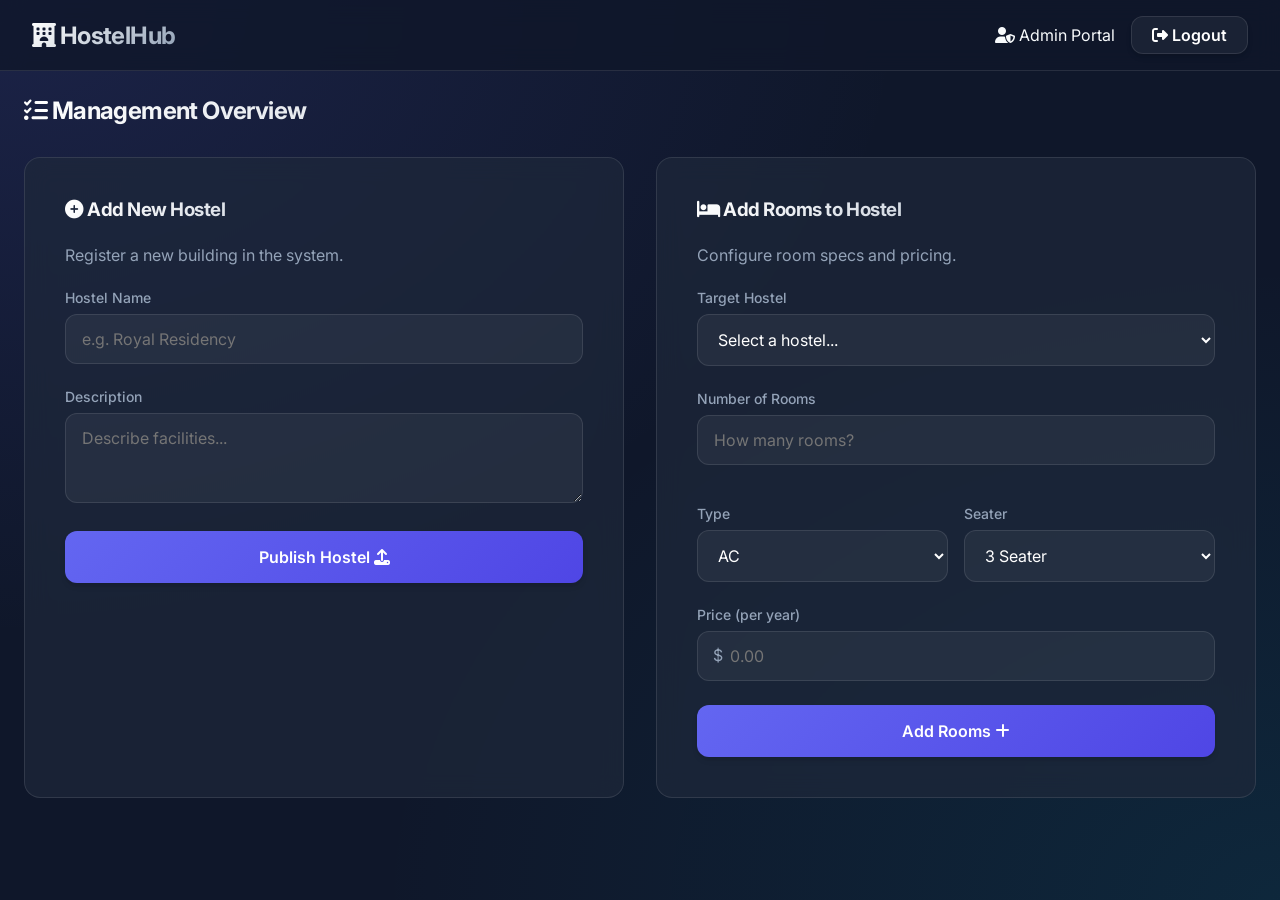
==== frontend/admin_dashboard.html @ d72aeb04 "Vercel deployment setup" ====
<!DOCTYPE html>
<html lang="en">

<head>
    <meta charset="UTF-8">
    <meta name="viewport" content="width=device-width, initial-scale=1.0">
    <title>Admin Dashboard - HostelHub</title>
    <link rel="stylesheet" href="https://cdnjs.cloudflare.com/ajax/libs/font-awesome/6.4.0/css/all.min.css">
    <link rel="stylesheet" href="static/style.css">
</head>

<body>
    <nav class="nav">
        <h2><i class="fas fa-hotel"></i> HostelHub</h2>
        <div style="display: flex; align-items: center; gap: 1rem;">
            <span><i class="fas fa-user-shield"></i> Admin Portal</span>
            <button onclick="logout()"><i class="fas fa-sign-out-alt"></i> Logout</button>
        </div>
    </nav>

    <div class="dashboard-container">
        <h2 style="margin-bottom: 2rem;"><i class="fas fa-tasks"></i> Management Overview</h2>

        <div class="admin-grid">
            <!-- Add Hostel Form -->
            <div class="glass" style="padding: 2.5rem;">
                <h3><i class="fas fa-plus-circle"></i> Add New Hostel</h3>
                <p style="color: var(--text-muted); margin-bottom: 1.5rem;">Register a new building in the system.</p>
                <form id="addHostelForm">
                    <div class="form-group">
                        <label for="hostelName">Hostel Name</label>
                        <input type="text" id="hostelName" placeholder="e.g. Royal Residency" required>
                    </div>
                    <div class="form-group">
                        <label for="description">Description</label>
                        <textarea id="description" rows="3" placeholder="Describe facilities..."></textarea>
                    </div>
                    <button type="submit">Publish Hostel <i class="fas fa-upload"></i></button>
                </form>
            </div>

            <!-- Add Room Form -->
            <div class="glass" style="padding: 2.5rem;">
                <h3><i class="fas fa-bed"></i> Add Rooms to Hostel</h3>
                <p style="color: var(--text-muted); margin-bottom: 1.5rem;">Configure room specs and pricing.</p>
                <form id="addRoomForm">
                    <div class="form-group">
                        <label for="hostelSelect">Target Hostel</label>
                        <select id="hostelSelect" required>
                            <option value="">Select a hostel...</option>
                        </select>
                    </div>
                    <div class="form-group">
                        <label for="numRooms">Number of Rooms</label>
                        <input type="number" id="numRooms" placeholder="How many rooms?" min="1" required>
                    </div>
                    <div id="roomNumbersContainer"
                        style="display: grid; grid-template-columns: repeat(auto-fill, minmax(100px, 1fr)); gap: 10px; margin-bottom: 1rem;">
                        <!-- Dynamic room number inputs will appear here -->
                    </div>
                    <div class="admin-grid" style="grid-template-columns: 1fr 1fr; gap: 1rem; min-width: 0;">
                        <div class="form-group">
                            <label for="roomType">Type</label>
                            <select id="roomType" required>
                                <option value="ac">AC</option>
                                <option value="non_ac">Non-AC</option>
                            </select>
                        </div>
                        <div class="form-group">
                            <label for="capacity">Seater</label>
                            <select id="capacity" required>
                                <option value="3">3 Seater</option>
                                <option value="4">4 Seater</option>
                            </select>
                        </div>
                    </div>
                    <div class="form-group">
                        <label for="price">Price (per year)</label>
                        <div style="position: relative;">
                            <span
                                style="position: absolute; left: 1rem; top: 0.875rem; color: var(--text-muted);">$</span>
                            <input type="number" id="price" style="padding-left: 2rem;" placeholder="0.00" required>
                        </div>
                    </div>
                    <button type="submit">Add Rooms <i class="fas fa-plus"></i></button>
                </form>
            </div>
        </div>
    </div>

    <script src="static/script.js"></script>
    <script>
        document.addEventListener('DOMContentLoaded', loadHostelsForSelect);
    </script>
</body>

</html>
---- frontend/static/style.css ----
@import url('https://fonts.googleapis.com/css2?family=Inter:wght@300;400;500;600;700&display=swap');

:root {
    --primary: #6366f1;
    --primary-glow: rgba(99, 102, 241, 0.5);
    --secondary: #06b6d4;
    --accent: #f43f5e;
    --bg-dark: #0f172a;
    --bg-card: rgba(30, 41, 59, 0.7);
    --bg-glass: rgba(255, 255, 255, 0.05);
    --border-glass: rgba(255, 255, 255, 0.1);
    --text-main: #f8fafc;
    --text-muted: #94a3b8;
    --white: #ffffff;
    --radius: 16px;
    --transition: all 0.3s cubic-bezier(0.4, 0, 0.2, 1);
}

* {
    box-sizing: border-box;
    margin: 0;
    padding: 0;
    font-family: 'Inter', sans-serif;
}

body {
    background-color: var(--bg-dark);
    background-image:
        radial-gradient(at 0% 0%, rgba(99, 102, 241, 0.15) 0px, transparent 50%),
        radial-gradient(at 100% 100%, rgba(6, 182, 212, 0.1) 0px, transparent 50%);
    color: var(--text-main);
    display: flex;
    justify-content: center;
    align-items: center;
    min-height: 100vh;
    overflow-x: hidden;
}

/* Glassmorphism Utility */
.glass {
    background: var(--bg-card);
    backdrop-filter: blur(12px);
    -webkit-backdrop-filter: blur(12px);
    border: 1px solid var(--border-glass);
    border-radius: var(--radius);
}

.container {
    background: var(--bg-card);
    backdrop-filter: blur(16px);
    border: 1px solid var(--border-glass);
    padding: 3rem 2.5rem;
    border-radius: 24px;
    box-shadow: 0 25px 50px -12px rgba(0, 0, 0, 0.5);
    width: 100%;
    max-width: 450px;
    text-align: center;
    position: relative;
    overflow: hidden;
}

.container::before {
    content: '';
    position: absolute;
    top: 0;
    left: 0;
    width: 100%;
    height: 4px;
    background: linear-gradient(90deg, var(--primary), var(--secondary));
}

h1,
h2,
h3 {
    margin-bottom: 1.5rem;
    font-weight: 700;
    letter-spacing: -0.025em;
    background: linear-gradient(135deg, #fff 0%, var(--text-muted) 100%);
    -webkit-background-clip: text;
    background-clip: text;
    -webkit-text-fill-color: transparent;
}

.form-group {
    margin-bottom: 1.5rem;
    text-align: left;
}

label {
    display: block;
    margin-bottom: 0.5rem;
    font-size: 0.875rem;
    font-weight: 500;
    color: var(--text-muted);
}

input,
select,
textarea {
    width: 100%;
    padding: 0.875rem 1rem;
    background: var(--bg-glass);
    border: 1px solid var(--border-glass);
    border-radius: 12px;
    color: var(--white);
    font-size: 1rem;
    transition: var(--transition);
}

input:focus,
select:focus,
textarea:focus {
    border-color: var(--primary);
    background: rgba(255, 255, 255, 0.08);
    box-shadow: 0 0 0 4px var(--primary-glow);
    outline: none;
}

button {
    width: 100%;
    padding: 1rem;
    background: linear-gradient(135deg, var(--primary) 0%, #4f46e5 100%);
    color: var(--white);
    border: none;
    border-radius: 12px;
    font-size: 1rem;
    font-weight: 600;
    cursor: pointer;
    transition: var(--transition);
    box-shadow: 0 4px 6px -1px rgba(0, 0, 0, 0.1), 0 2px 4px -1px rgba(0, 0, 0, 0.06);
}

button:hover {
    transform: translateY(-2px);
    box-shadow: 0 10px 15px -3px var(--primary-glow);
    filter: brightness(1.1);
}

button:active {
    transform: translateY(0);
}

.link {
    display: inline-block;
    margin-top: 1.25rem;
    color: var(--primary);
    text-decoration: none;
    font-size: 0.875rem;
    font-weight: 500;
    transition: var(--transition);
}

.link:hover {
    color: var(--secondary);
    text-shadow: 0 0 8px var(--secondary);
}

/* Dashboard Styles */
.dashboard-container {
    width: 100%;
    max-width: 1280px;
    margin: 6rem auto 2rem;
    padding: 0 1.5rem;
    align-self: flex-start;
}

.nav {
    position: fixed;
    top: 0;
    left: 0;
    right: 0;
    z-index: 1000;
    display: flex;
    justify-content: space-between;
    align-items: center;
    background: rgba(15, 23, 42, 0.8);
    backdrop-filter: blur(12px);
    padding: 1rem 2rem;
    border-bottom: 1px solid var(--border-glass);
}

.nav h2 {
    margin-bottom: 0;
    font-size: 1.5rem;
}

.nav button {
    width: auto;
    padding: 0.5rem 1.25rem;
    background: var(--bg-glass);
    border: 1px solid var(--border-glass);
}

.nav button:hover {
    background: var(--accent);
    box-shadow: 0 0 15px rgba(244, 63, 94, 0.4);
}

/* Hostel Cards */
.hostel-card {
    background: var(--bg-card);
    border: 1px solid var(--border-glass);
    border-radius: 20px;
    padding: 2rem;
    margin-bottom: 2rem;
    display: flex;
    flex-direction: column;
    gap: 1.5rem;
    transition: var(--transition);
    position: relative;
    overflow: hidden;
}

.hostel-card:hover {
    border-color: var(--primary);
    box-shadow: 0 20px 25px -5px rgba(0, 0, 0, 0.2);
}

.hostel-card h3 {
    font-size: 1.75rem;
    margin-bottom: 0.5rem;
}

.hostel-card p {
    color: var(--text-muted);
    line-height: 1.6;
}

/* Filters */
.filter-section {
    background: var(--bg-card);
    padding: 1.5rem 2rem;
    border-radius: 20px;
    border: 1px solid var(--border-glass);
    margin-bottom: 3rem;
    display: grid;
    grid-template-columns: repeat(auto-fit, minmax(200px, 1fr));
    gap: 1.5rem;
    align-items: flex-end;
}

.filter-section .form-group {
    margin-bottom: 0;
}

.filter-section button {
    height: 48px;
}

/* Room Grid */
[id^="rooms-container-"] {
    display: grid;
    grid-template-columns: repeat(auto-fill, minmax(300px, 1fr));
    gap: 1rem;
    margin-top: 1rem;
}

.room-item {
    background: rgba(255, 255, 255, 0.03);
    border: 1px solid var(--border-glass);
    padding: 1.25rem;
    border-radius: 12px;
    display: flex;
    flex-direction: column;
    justify-content: space-between;
    transition: var(--transition);
}

.room-item:hover {
    background: rgba(255, 255, 255, 0.06);
    border-color: var(--secondary);
}

.room-info p {
    font-size: 0.9375rem;
    margin-bottom: 0.25rem;
}

.room-price {
    font-size: 1.25rem;
    font-weight: 700;
    color: var(--secondary);
}

.room-item button {
    margin-top: 1rem;
    padding: 0.625rem;
    font-size: 0.875rem;
    background: var(--secondary);
}

/* Responsive Grid for Admin Forms */
.admin-grid {
    display: grid;
    grid-template-columns: repeat(auto-fit, minmax(400px, 1fr));
    gap: 2rem;
}

@media (max-width: 640px) {
    .container {
        padding: 2rem 1.5rem;
        border-radius: 0;
        max-width: 100%;
        height: 100vh;
        display: flex;
        flex-direction: column;
        justify-content: center;
    }

    .admin-grid {
        grid-template-columns: 1fr;
    }
}
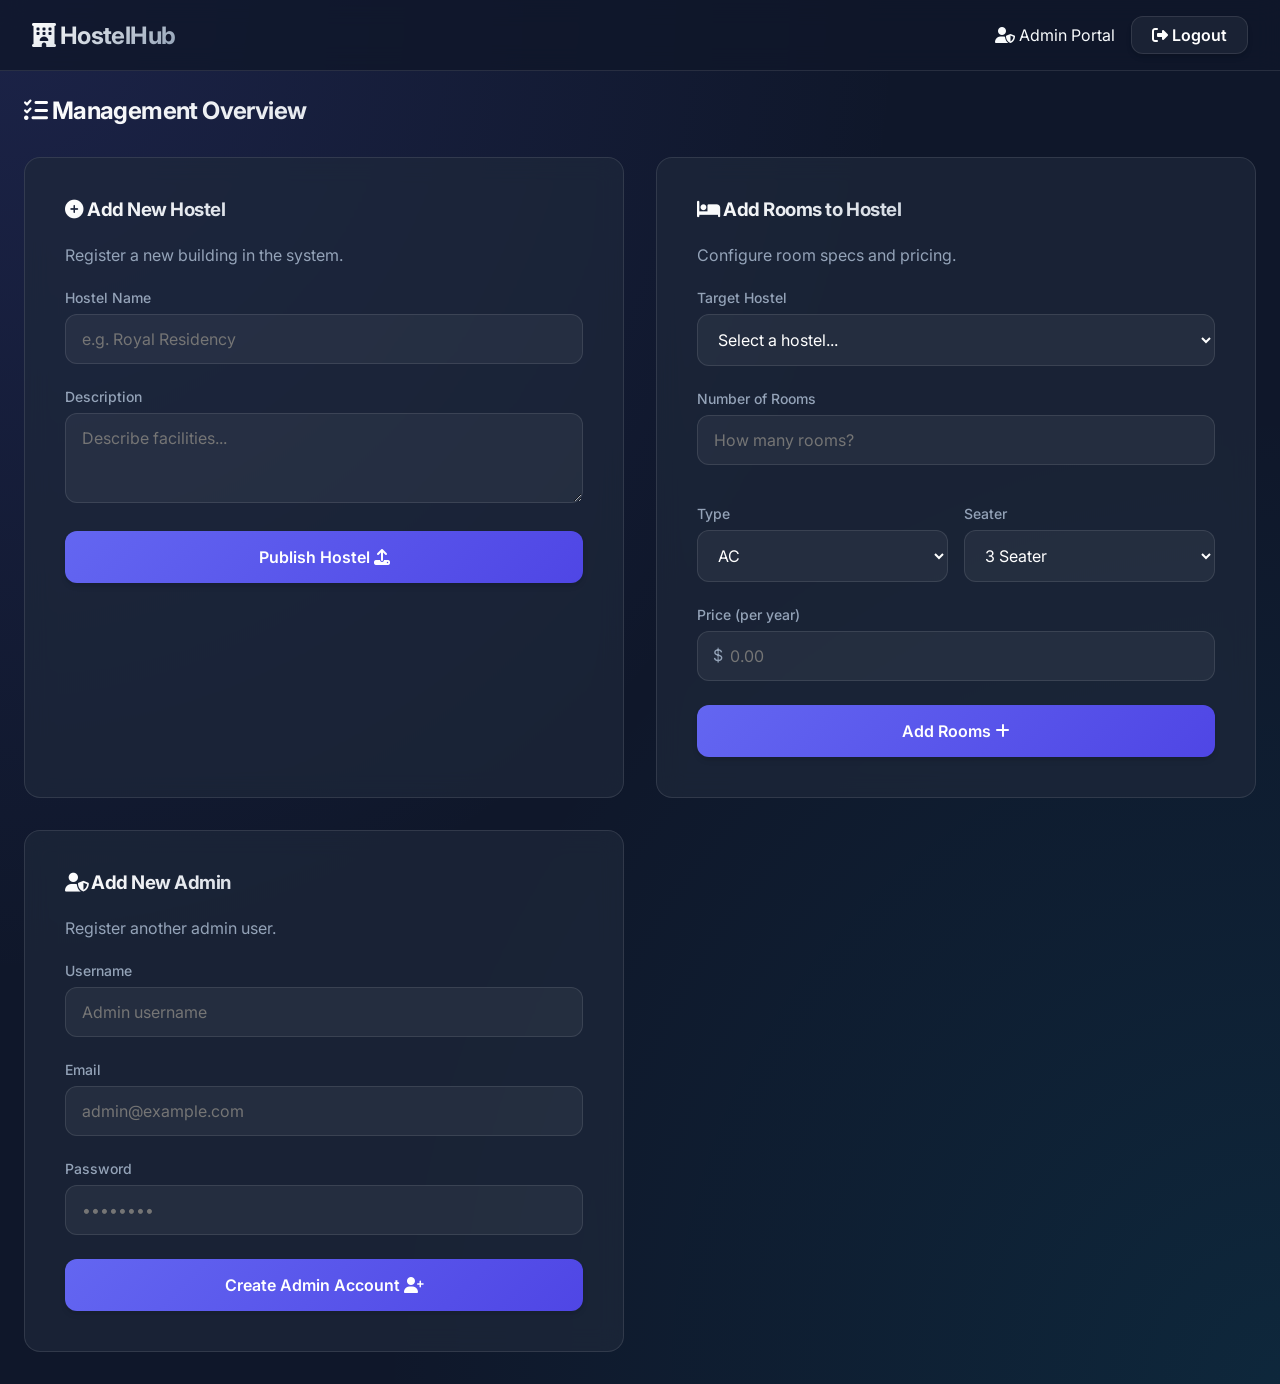
==== commit b75ded57: "Feature: Admin-only registration with super admin (admin10) and admin creation from dashboard" ====
--- a/frontend/admin_dashboard.html
+++ b/frontend/admin_dashboard.html
@@ -85,6 +85,27 @@
                     <button type="submit">Add Rooms <i class="fas fa-plus"></i></button>
                 </form>
             </div>
+
+            <!-- Add Admin Form -->
+            <div class="glass" style="padding: 2.5rem;">
+                <h3><i class="fas fa-user-shield"></i> Add New Admin</h3>
+                <p style="color: var(--text-muted); margin-bottom: 1.5rem;">Register another admin user.</p>
+                <form id="addAdminForm">
+                    <div class="form-group">
+                        <label for="adminUsername">Username</label>
+                        <input type="text" id="adminUsername" placeholder="Admin username" required>
+                    </div>
+                    <div class="form-group">
+                        <label for="adminEmail">Email</label>
+                        <input type="email" id="adminEmail" placeholder="admin@example.com" required>
+                    </div>
+                    <div class="form-group">
+                        <label for="adminPassword">Password</label>
+                        <input type="password" id="adminPassword" placeholder="••••••••" required>
+                    </div>
+                    <button type="submit">Create Admin Account <i class="fas fa-user-plus"></i></button>
+                </form>
+            </div>
         </div>
     </div>
 
